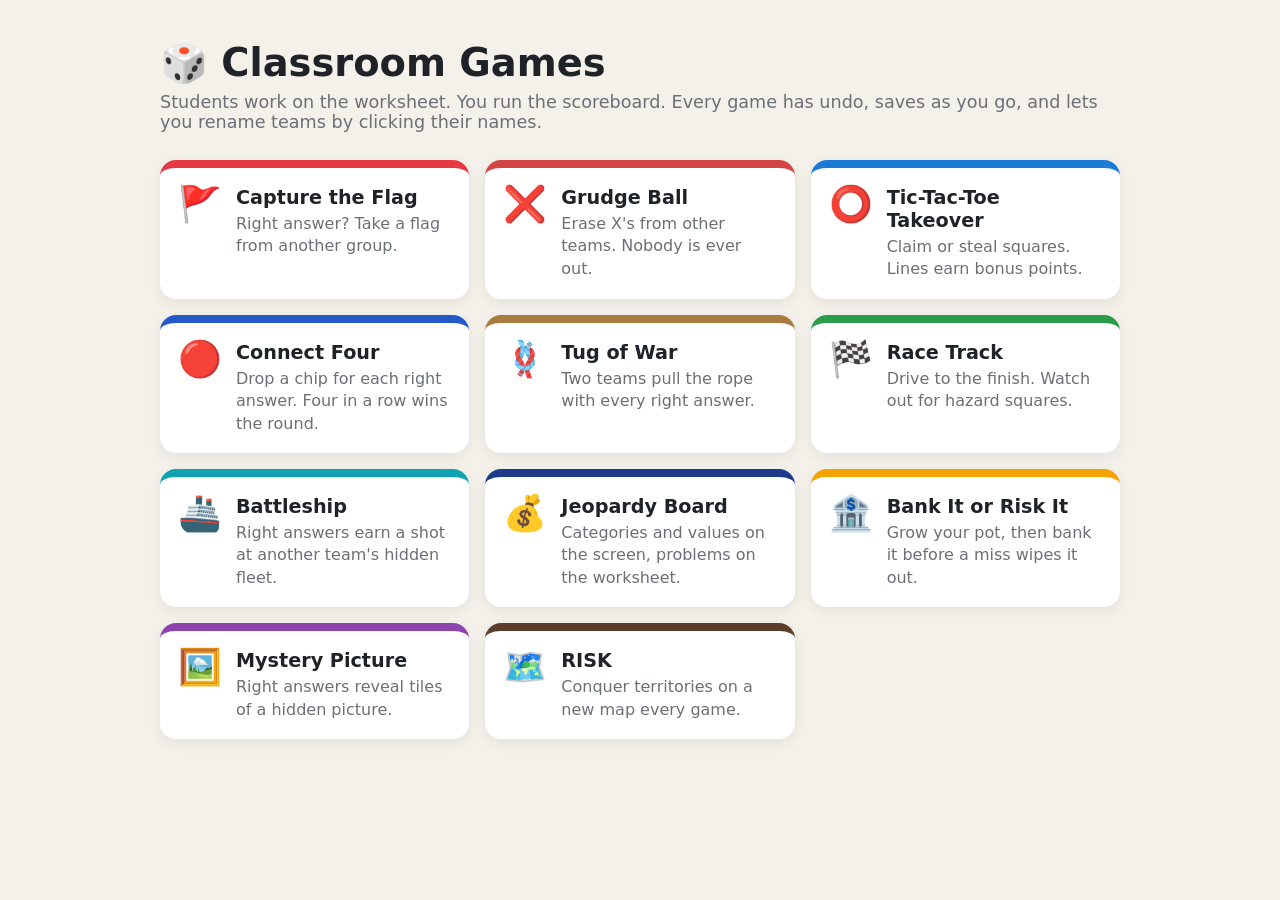
==== index.html @ 40c75b2d "Add files via upload" ====
<!doctype html>
<html lang="en">
<head>
<meta charset="utf-8">
<meta name="viewport" content="width=device-width, initial-scale=1">
<title>Classroom Games</title>
<style>
  :root{--bg:#f4f1ea;--card:#fff;--ink:#1f2328;--muted:#6b6f76}
  *{box-sizing:border-box}
  body{margin:0;background:var(--bg);color:var(--ink);font-family:system-ui,-apple-system,"Segoe UI",Roboto,sans-serif}
  main{max-width:1000px;margin:0 auto;padding:40px 20px}
  h1{margin:0 0 6px;font-size:2.4rem}
  .lede{margin:0 0 28px;color:var(--muted);font-size:1.1rem}
  .grid{display:grid;grid-template-columns:repeat(auto-fit,minmax(260px,1fr));gap:16px}
  a.card{display:flex;gap:14px;align-items:flex-start;background:var(--card);border-radius:16px;padding:18px;text-decoration:none;color:inherit;box-shadow:0 4px 14px rgba(0,0,0,.07);border-top:8px solid var(--c);transition:transform .15s}
  a.card:hover{transform:translateY(-3px)}
  .em{font-size:2.2rem;line-height:1}
  .card b{display:block;font-size:1.2rem;margin-bottom:4px}
  .card span{color:var(--muted);line-height:1.4}
</style>
</head>
<body>
<main>
  <h1>🎲 Classroom Games</h1>
  <p class="lede">Students work on the worksheet. You run the scoreboard. Every game has undo, saves as you go, and lets you rename teams by clicking their names.</p>
  <div class="grid">
    <a class="card" href="capture-the-flag.html" style="--c:#e63946"><div class="em">🚩</div><div><b>Capture the Flag</b><span>Right answer? Take a flag from another group.</span></div></a>
    <a class="card" href="grudge-ball.html" style="--c:#d64545"><div class="em">❌</div><div><b>Grudge Ball</b><span>Erase X's from other teams. Nobody is ever out.</span></div></a>
    <a class="card" href="tic-tac-toe-takeover.html" style="--c:#1d7bd8"><div class="em">⭕</div><div><b>Tic-Tac-Toe Takeover</b><span>Claim or steal squares. Lines earn bonus points.</span></div></a>
    <a class="card" href="connect-four.html" style="--c:#2459c9"><div class="em">🔴</div><div><b>Connect Four</b><span>Drop a chip for each right answer. Four in a row wins the round.</span></div></a>
    <a class="card" href="tug-of-war.html" style="--c:#a87b3f"><div class="em">🪢</div><div><b>Tug of War</b><span>Two teams pull the rope with every right answer.</span></div></a>
    <a class="card" href="race-track.html" style="--c:#2a9d4a"><div class="em">🏁</div><div><b>Race Track</b><span>Drive to the finish. Watch out for hazard squares.</span></div></a>
    <a class="card" href="battleship.html" style="--c:#0fa3b1"><div class="em">🚢</div><div><b>Battleship</b><span>Right answers earn a shot at another team's hidden fleet.</span></div></a>
    <a class="card" href="jeopardy-board.html" style="--c:#1e3a8a"><div class="em">💰</div><div><b>Jeopardy Board</b><span>Categories and values on the screen, problems on the worksheet.</span></div></a>
    <a class="card" href="bank-it-or-risk-it.html" style="--c:#f4a300"><div class="em">🏦</div><div><b>Bank It or Risk It</b><span>Grow your pot, then bank it before a miss wipes it out.</span></div></a>
    <a class="card" href="mystery-picture.html" style="--c:#8e44ad"><div class="em">🖼️</div><div><b>Mystery Picture</b><span>Right answers reveal tiles of a hidden picture.</span></div></a>
    <a class="card" href="risk.html" style="--c:#5a3e2b"><div class="em">🗺️</div><div><b>RISK</b><span>Conquer territories on a new map every game.</span></div></a>
  </div>
</main>
</body>
</html>
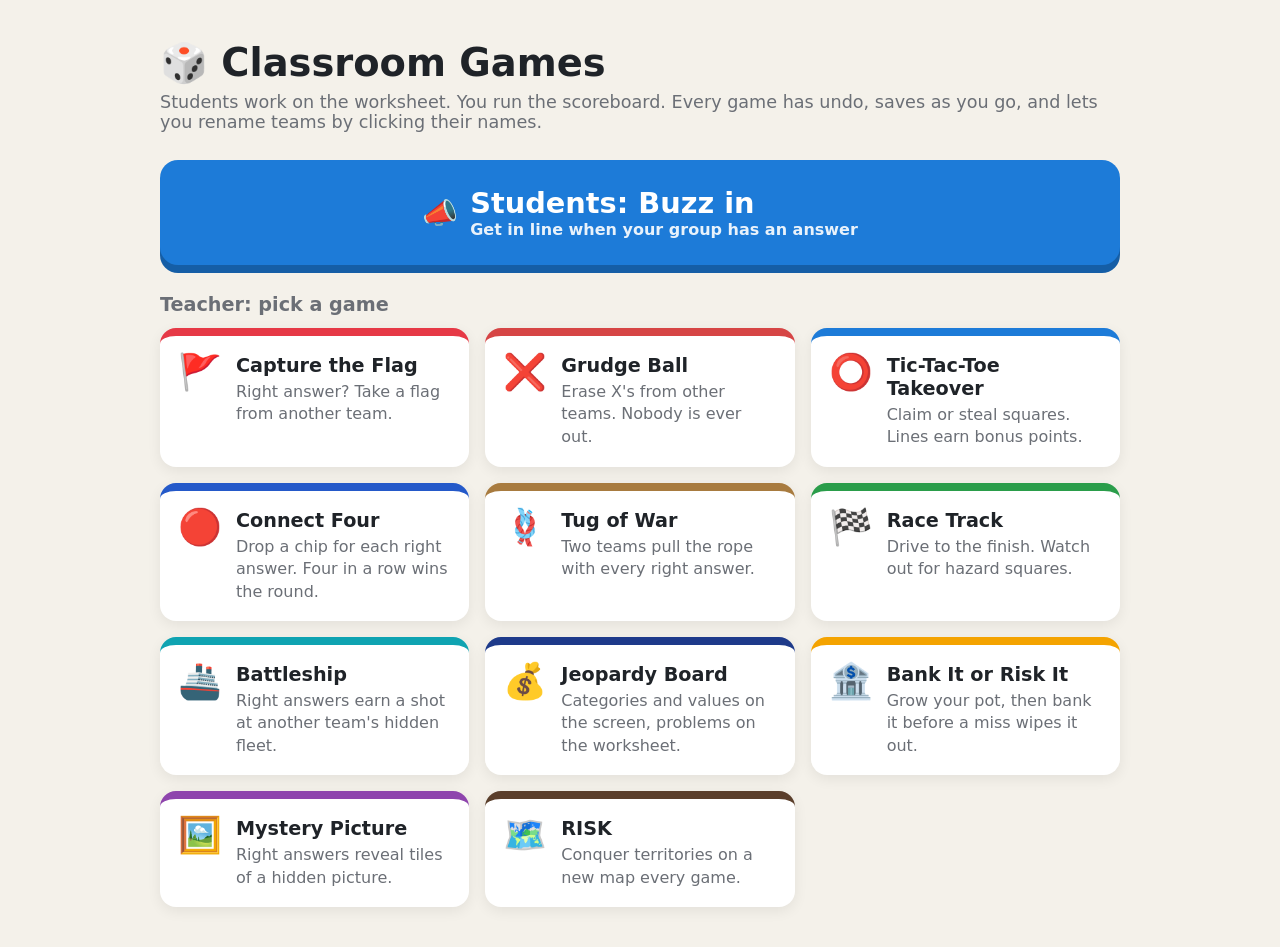
==== commit 19695931: "Add buzz-in line to every game Groups buzz in from buzz.html; the teacher's game screen shows the li" ====
--- a/index.html
+++ b/index.html
@@ -17,14 +17,20 @@
   .em{font-size:2.2rem;line-height:1}
   .card b{display:block;font-size:1.2rem;margin-bottom:4px}
   .card span{color:var(--muted);line-height:1.4}
+  .buzz{display:flex;align-items:center;justify-content:center;gap:12px;width:100%;padding:26px 20px;margin:0 0 28px;border-radius:18px;background:#1d7bd8;color:#fff;text-decoration:none;font-size:1.8rem;font-weight:800;box-shadow:0 8px 0 #155ea6}
+  .buzz:active{transform:translateY(4px);box-shadow:0 4px 0 #155ea6}
+  .buzz small{display:block;font-size:1rem;font-weight:600;opacity:.9}
+  h2{font-size:1.2rem;color:var(--muted);margin:0 0 12px}
 </style>
 </head>
 <body>
 <main>
   <h1>🎲 Classroom Games</h1>
   <p class="lede">Students work on the worksheet. You run the scoreboard. Every game has undo, saves as you go, and lets you rename teams by clicking their names.</p>
+  <a class="buzz" href="buzz.html"><span>📣</span><span>Students: Buzz in<small>Get in line when your group has an answer</small></span></a>
+  <h2>Teacher: pick a game</h2>
   <div class="grid">
-    <a class="card" href="capture-the-flag.html" style="--c:#e63946"><div class="em">🚩</div><div><b>Capture the Flag</b><span>Right answer? Take a flag from another group.</span></div></a>
+    <a class="card" href="capture-the-flag.html" style="--c:#e63946"><div class="em">🚩</div><div><b>Capture the Flag</b><span>Right answer? Take a flag from another team.</span></div></a>
     <a class="card" href="grudge-ball.html" style="--c:#d64545"><div class="em">❌</div><div><b>Grudge Ball</b><span>Erase X's from other teams. Nobody is ever out.</span></div></a>
     <a class="card" href="tic-tac-toe-takeover.html" style="--c:#1d7bd8"><div class="em">⭕</div><div><b>Tic-Tac-Toe Takeover</b><span>Claim or steal squares. Lines earn bonus points.</span></div></a>
     <a class="card" href="connect-four.html" style="--c:#2459c9"><div class="em">🔴</div><div><b>Connect Four</b><span>Drop a chip for each right answer. Four in a row wins the round.</span></div></a>
